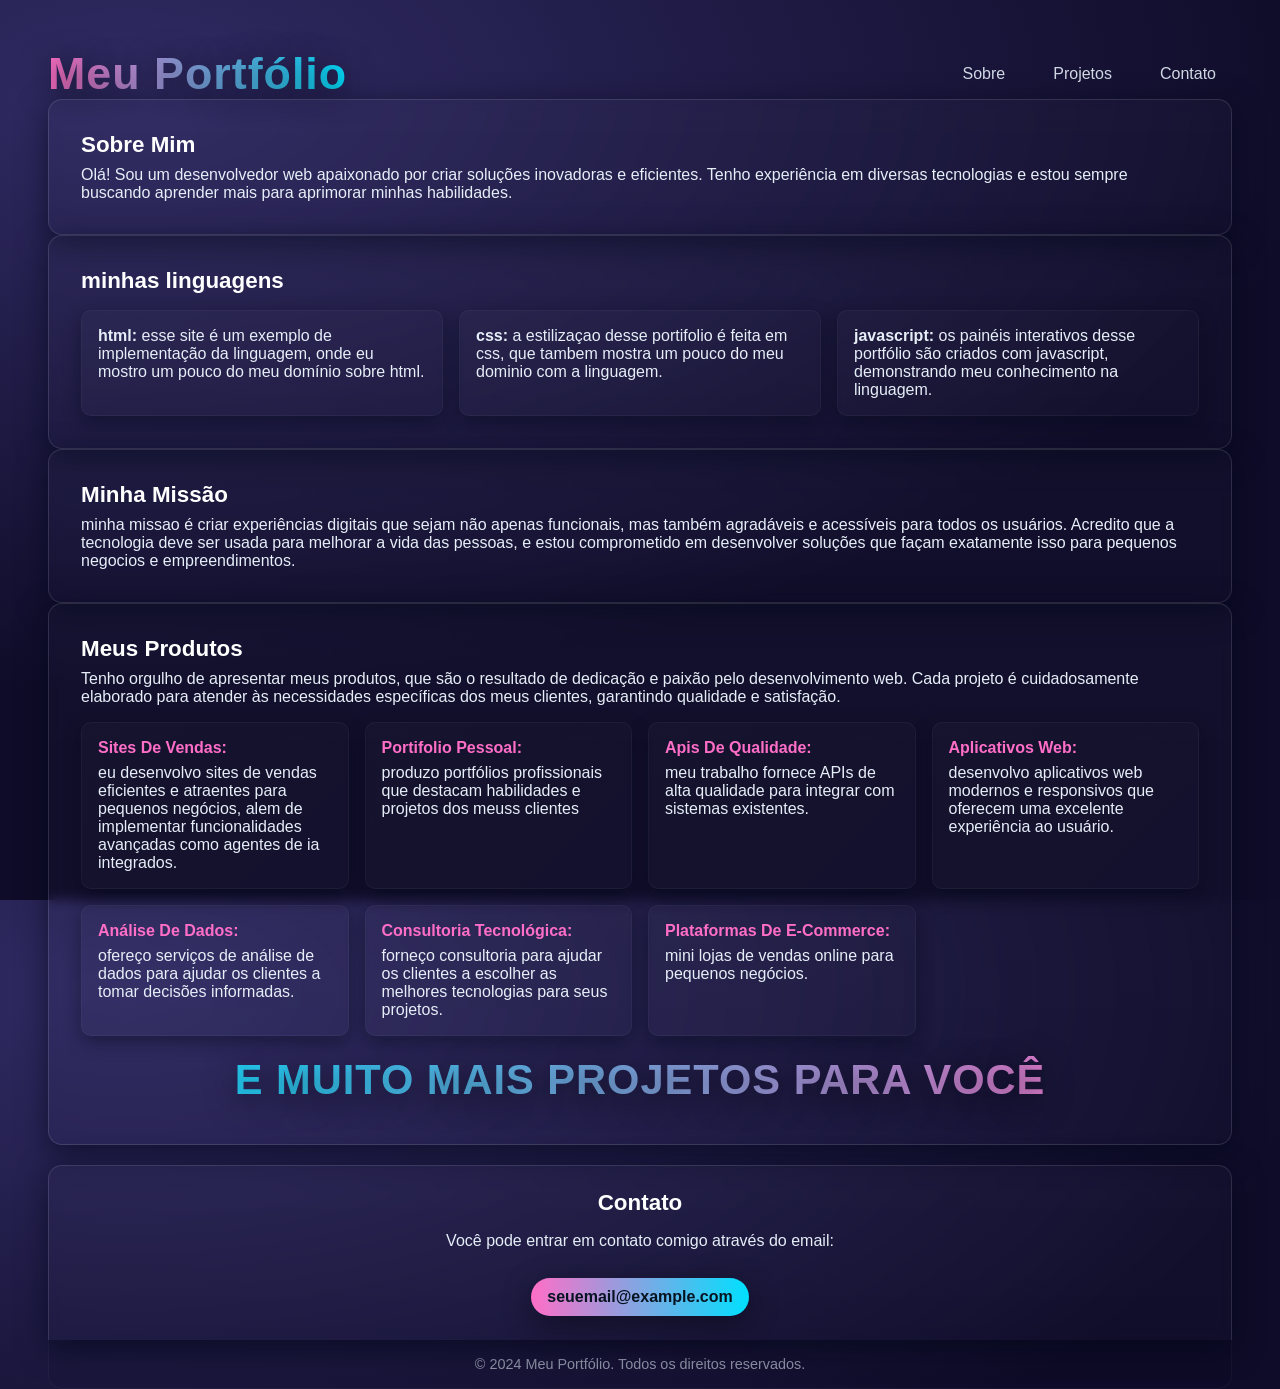
==== index.html @ fedee2b7 "outras ediçoes" ====
<!DOCTYPE html>
<html lang="pt-br">
<head>
    <meta charset="UTF-8">
    <meta name="viewport" content="width=device-width, initial-scale=1.0">
    <title>meu portfólio</title>
    <link rel="stylesheet" href="styles.css">
</head>
<body>
    <!-- cabeçalho -->
    <header>
        <h1>Meu Portfólio</h1>
        <nav>
            <ul>
                <li><a href="#sobre">Sobre</a></li>
                <li><a href="#projetos">Projetos</a></li>
                <li><a href="#contato">Contato</a></li>
            </ul>
        </nav>
    </header>
    <!-- seção sobre -->
    <section id="sobre">
        <h2>Sobre Mim</h2>
        <p>Olá! Sou um desenvolvedor web apaixonado por criar soluções inovadoras e eficientes. Tenho experiência em diversas tecnologias e estou sempre buscando aprender mais para aprimorar minhas habilidades.</p>
    </section>
    <!-- seção projetos -->
    <section id="projetos">
        <h2>minhas linguagens</h2>
        <ul>
            <li><strong>html:</strong> esse site é um exemplo de implementação da linguagem, onde eu mostro um pouco do meu domínio sobre html.</li>
            <li><strong>css:</strong> a estilizaçao desse portifolio é feita em css, que tambem mostra um pouco do meu dominio com a linguagem.</li>
            <li><strong>javascript:</strong> os painéis interativos desse portfólio são criados com javascript, demonstrando meu conhecimento na linguagem.</li>
        </ul>

    </section>

    <!--minha missao    -->
    <section id="missao">
        <h2>Minha Missão</h2>
        <p>minha missao é criar experiências digitais que sejam não apenas funcionais, mas também agradáveis e acessíveis para todos os usuários. Acredito que a tecnologia deve ser usada para melhorar a vida das pessoas, e estou comprometido em desenvolver soluções que façam exatamente isso para pequenos negocios e empreendimentos.</p>
    </section>
    <!-- meus produtos -->
    <section id="produtos">
        <h2>Meus Produtos</h2>
        <p>Tenho orgulho de apresentar meus produtos, que são o resultado de dedicação e paixão pelo desenvolvimento web. Cada projeto é cuidadosamente elaborado para atender às necessidades específicas dos meus clientes, garantindo qualidade e satisfação.</p>
    
            <ul>
            <li><strong>sites de vendas:</strong> eu desenvolvo sites de vendas eficientes e atraentes para pequenos negócios, alem de implementar funcionalidades avançadas como agentes de ia integrados.</li>
            <li><strong>portifolio pessoal:</strong> produzo portfólios profissionais que destacam habilidades e projetos dos meuss clientes</li>
            <li><strong>apis de qualidade:</strong> meu trabalho fornece APIs de alta qualidade para integrar com sistemas existentes.</li>
            <li><strong>aplicativos web:</strong> desenvolvo aplicativos web modernos e responsivos que oferecem uma excelente experiência ao usuário.</li>
            <li><strong>análise de dados:</strong> ofereço serviços de análise de dados para ajudar os clientes a tomar decisões informadas.</li>
            <li><strong>consultoria tecnológica:</strong> forneço consultoria para ajudar os clientes a escolher as melhores tecnologias para seus projetos.</li>
            <li><strong>plataformas de e-commerce:</strong> mini lojas de vendas online para pequenos negócios. </li>

        </ul>
        <h2 class="produtos-cta">e muito mais projetos para você</h2>
        </section>
    <!-- seção contato -->  
    <section id="contato">
        <h2>Contato</h2>
        <p>Você pode entrar em contato comigo através do email:</p>
        <div class="contact-cta">
            <a href="mailto:seuemail@example.com">seuemail@example.com</a>
        </div>
    </section>
    <!-- rodapé -->
    <footer>
        <p>&copy; 2024 Meu Portfólio. Todos os direitos reservados.</p>
    </footer>
</body>
</html>
---- styles.css ----
/* Estilo chamativo para portfólio — gradientes neón, glassmorphism e animações sutis */
:root{
  --bg1:#0f0c29;
  --bg2:#302b63;
  --accent:#ff6ec7;
  --accent2:#00e0ff;
  --glass:rgba(255,255,255,0.06);
  --glass-border:rgba(255,255,255,0.12);
}
*{box-sizing:border-box;margin:0;padding:0}
html,body{height:100%}
body{
  background:radial-gradient(1200px 600px at 10% 10%,var(--bg2),var(--bg1));
  color:#e6eef8;
  font-family:Inter,Segoe UI,Roboto,Arial,sans-serif;
  -webkit-font-smoothing:antialiased;
  padding:2rem;
}

header{display:flex;align-items:center;justify-content:space-between;gap:1rem;flex-wrap:wrap}
h1{
  font-size:2.2rem;
  background:linear-gradient(90deg,var(--accent),var(--accent2));
  -webkit-background-clip:text;
  background-clip:text;
  color:transparent;
  animation:hue 6s linear infinite;
  letter-spacing:1px;
  text-shadow:0 4px 30px rgba(0,0,0,0.6);
}

nav ul{display:flex;gap:1rem;list-style:none}
nav a{color:rgba(230,238,248,0.9);text-decoration:none;padding:.5rem 1rem;border-radius:8px;transition:all .25s}
nav a:hover{background:linear-gradient(90deg,rgba(255,255,255,0.06),rgba(255,255,255,0.02));transform:translateY(-3px);box-shadow:0 6px 20px rgba(0,0,0,0.4)}

#contato{margin-top:1.25rem;background:linear-gradient(180deg, rgba(255,255,255,0.02), rgba(255,255,255,0.01));backdrop-filter:blur(6px);padding:1.5rem;border-radius:14px 14px 0 0;border:1px solid var(--glass-border);border-bottom:none;box-shadow:0 8px 30px rgba(2,6,23,0.6);text-align:center;display:flex;flex-direction:column;align-items:center;gap:.5rem}

section{background:linear-gradient(180deg, rgba(255,255,255,0.02), rgba(255,255,255,0.01));backdrop-filter:blur(6px);padding:1.25rem;border-radius:14px;border:1px solid var(--glass-border);box-shadow:0 8px 30px rgba(2,6,23,0.6)}
section h2{font-size:1.4rem;margin-bottom:.5rem;color:#fff}

#projetos ul, #produtos ul{display:grid;grid-template-columns:repeat(auto-fit,minmax(220px,1fr));gap:1rem;list-style:none;padding:0;margin-top:1rem}
#projetos li, #produtos li{background:linear-gradient(135deg, rgba(255,255,255,0.02), rgba(255,255,255,0.01));padding:1rem;border-radius:10px;border:1px solid rgba(255,255,255,0.04);box-shadow:0 6px 18px rgba(2,6,23,0.45);transition:transform .18s}
#projetos li:hover, #produtos li:hover{transform:translateY(-6px)}
#produtos li strong{display:block;color:var(--accent);margin-bottom:.45rem;text-transform:capitalize}

a[href^="mailto"]{display:inline-block;margin-top:.5rem;padding:.6rem 1rem;border-radius:999px;background:linear-gradient(90deg,var(--accent),var(--accent2));color:#061321;font-weight:600;text-decoration:none;box-shadow:0 8px 30px rgba(0,0,0,0.4);transition:transform .18s}
a[href^="mailto"]:hover{transform:translateY(-4px)}

.contact-cta{display:flex;justify-content:center;margin-top:.75rem}

footer{margin-top:0;padding:1rem;border-radius:0 0 14px 14px;border:1px solid rgba(255,255,255,0.04);border-top:none;background:linear-gradient(180deg, rgba(0,0,0,0.05), rgba(0,0,0,0.02));text-align:center;color:rgba(230,238,248,0.6);font-size:.9rem}

.container{max-width:1100px;margin:0 auto}

@media (min-width:768px){body{padding:3rem} h1{font-size:2.8rem} section{padding:2rem}}

@keyframes hue{0%{filter:hue-rotate(0deg)}50%{filter:hue-rotate(45deg)}100%{filter:hue-rotate(0deg)}}

.produtos-cta{
  font-size:1.8rem;
  color:transparent;
  background:linear-gradient(90deg,var(--accent2),var(--accent));
  -webkit-background-clip:text;
  background-clip:text;
  margin-top:1.25rem;
  text-align:center;
  font-weight:800;
  letter-spacing:1px;
  text-transform:uppercase;
  text-shadow:0 6px 30px rgba(0,0,0,0.6);
  animation:glow 2.5s ease-in-out infinite alternate;
}

@media (min-width:768px){
  .produtos-cta{font-size:2.6rem}
}

@keyframes glow{from{text-shadow:0 6px 18px rgba(255,110,199,0.12),0 0 24px rgba(0,224,255,0.06)}to{text-shadow:0 10px 40px rgba(255,110,199,0.22),0 0 48px rgba(0,224,255,0.12)}}
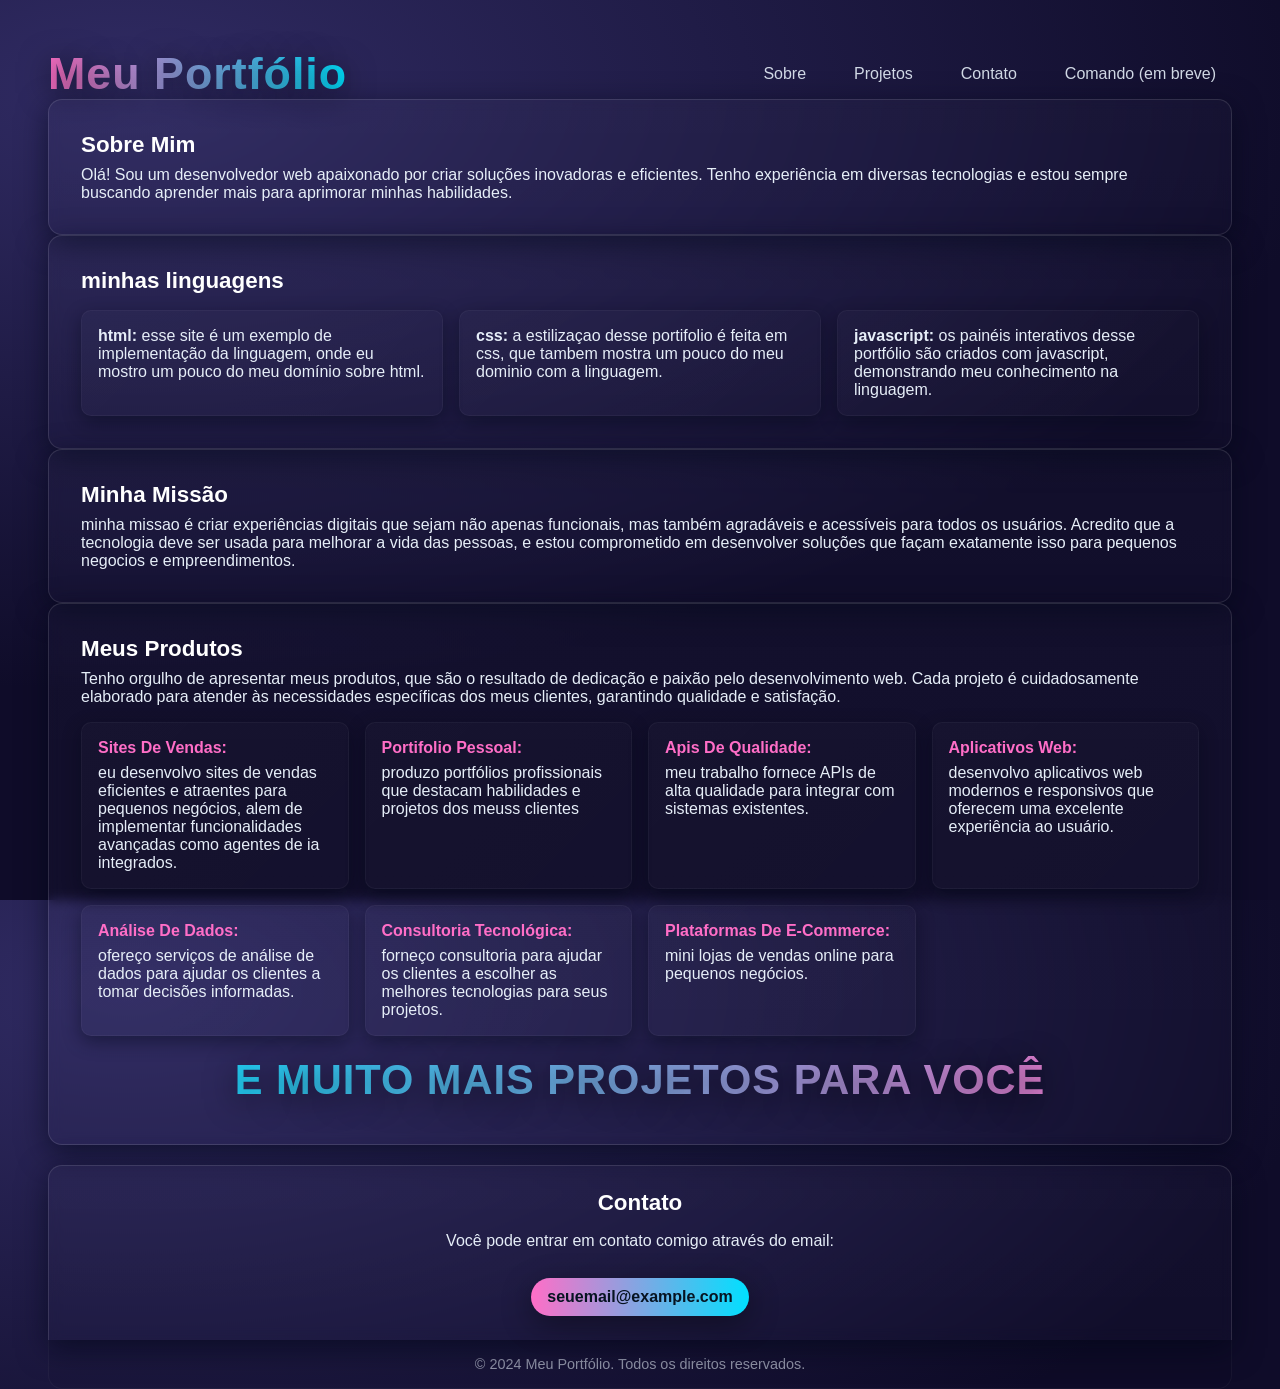
==== commit 98d43181: "js script" ====
--- a/index.html
+++ b/index.html
@@ -12,9 +12,10 @@
         <h1>Meu Portfólio</h1>
         <nav>
             <ul>
-                <li><a href="#sobre">Sobre</a></li>
-                <li><a href="#projetos">Projetos</a></li>
+                <li><a href="#" data-external="" id="btn-sobre">Sobre</a></li>
+                <li><a href="#" data-external="" id="btn-projetos">Projetos</a></li>
                 <li><a href="#contato">Contato</a></li>
+                <li><a href="#" data-external="" id="external-btn">Comando (em breve)</a></li>
             </ul>
         </nav>
     </header>
@@ -68,5 +69,6 @@
     <footer>
         <p>&copy; 2024 Meu Portfólio. Todos os direitos reservados.</p>
     </footer>
+<script src="script.js"></script>
 </body>
-</html> +</html>
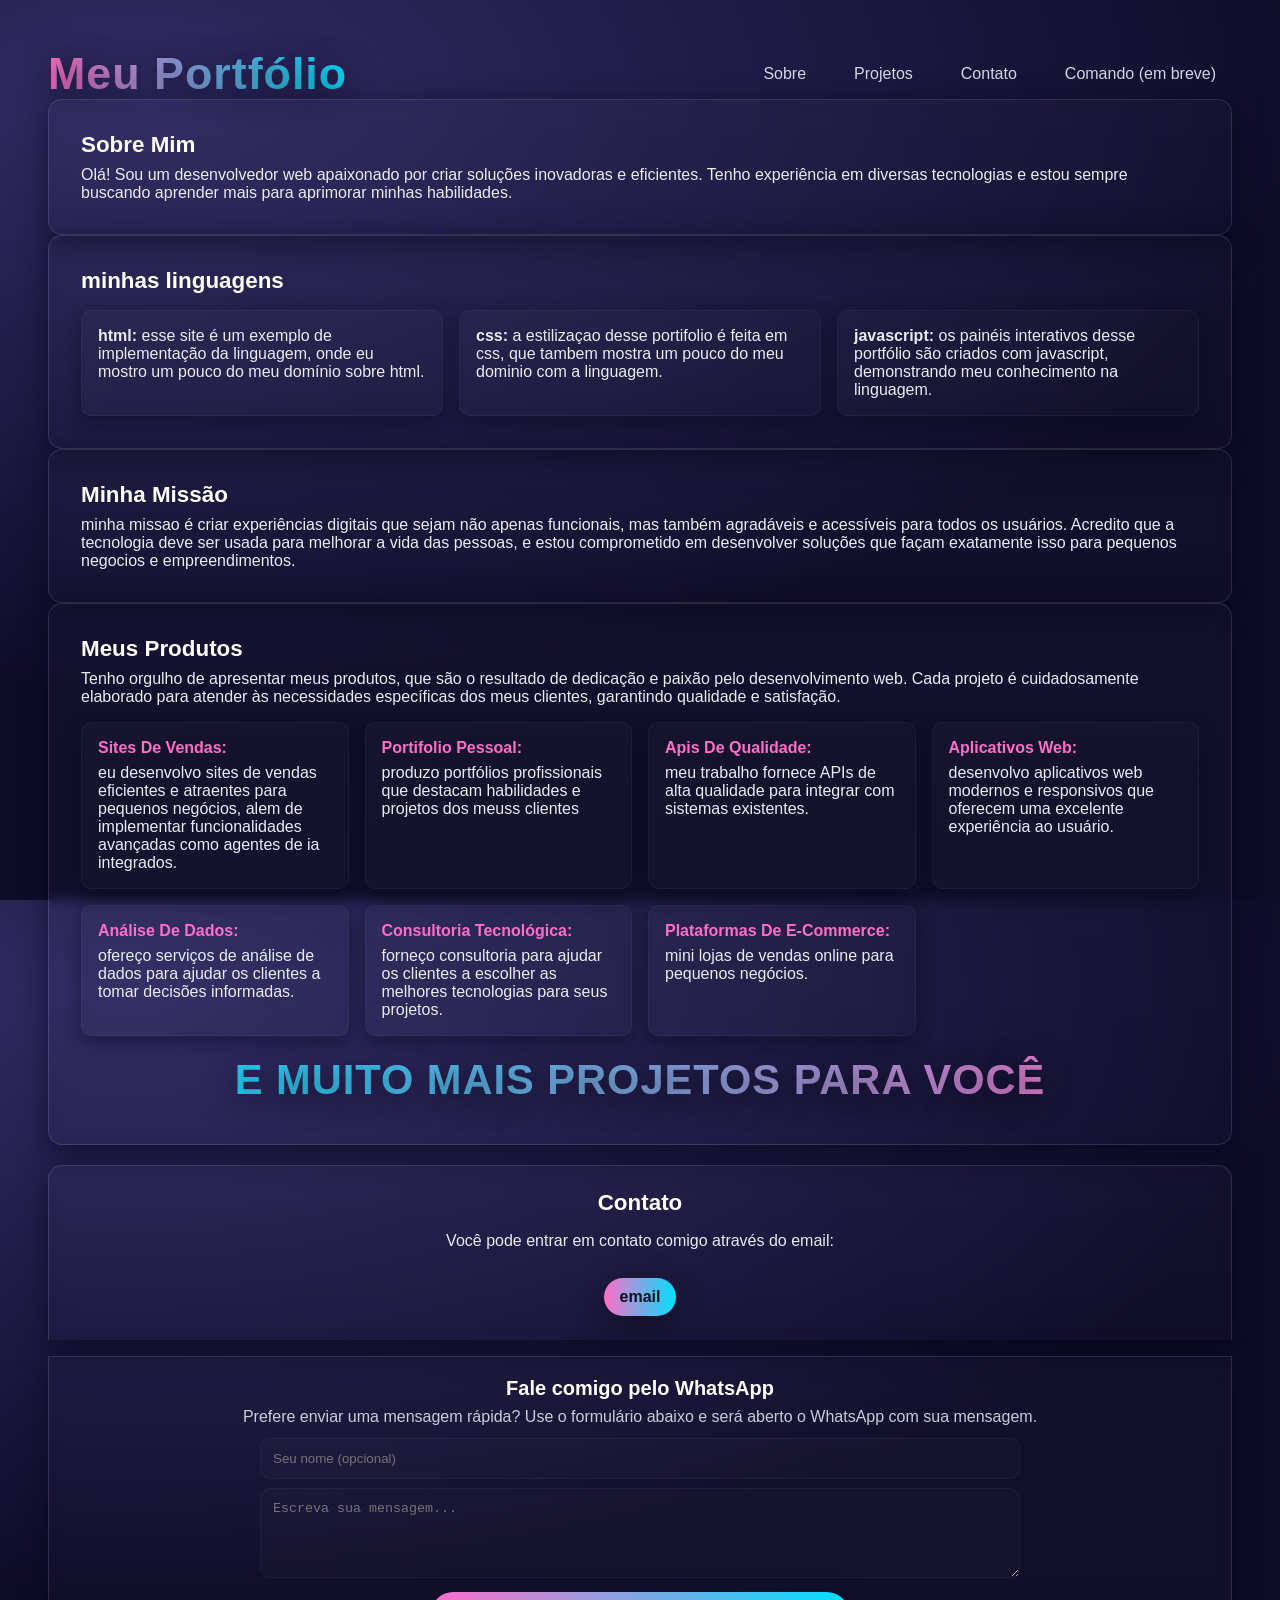
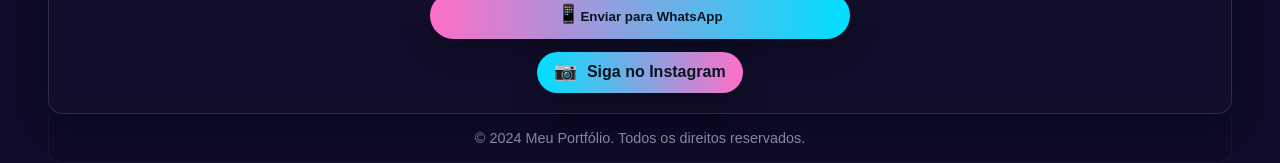
==== commit 52908141: "melhorias" ====
--- a/index.html
+++ b/index.html
@@ -62,9 +62,25 @@
         <h2>Contato</h2>
         <p>Você pode entrar em contato comigo através do email:</p>
         <div class="contact-cta">
-            <a href="mailto:seuemail@example.com">seuemail@example.com</a>
+            <a href="mailto:edwardborges147@gmail.com">email</a>
         </div>
     </section>
+
+    <section id="whatsapp" class="whatsapp-section">
+        <h2>Fale comigo pelo WhatsApp</h2>
+        <p>Prefere enviar uma mensagem rápida? Use o formulário abaixo e será aberto o WhatsApp com sua mensagem.</p>
+        <form id="whatsapp-form">
+            <input type="text" id="whatsapp-name" name="name" placeholder="Seu nome (opcional)">
+            <textarea id="whatsapp-message" name="message" placeholder="Escreva sua mensagem..." required></textarea>
+            <div class="whatsapp-actions">
+                <button type="submit" class="whatsapp-btn"><span class="btn-emoji">📱</span><span>Enviar para WhatsApp</span></button>
+            </div>
+        </form>
+        <div class="instagram-block">
+            <a href="https://www.instagram.com/eduardo_m._borges?igsh=MWgwc2VwaW0xZWk1Ng==" target="_blank" rel="noopener" class="instagram-btn"><span class="btn-emoji">📷</span><span>Siga no Instagram</span></a>
+        </div>
+    </section>
+
     <!-- rodapé -->
     <footer>
         <p>&copy; 2024 Meu Portfólio. Todos os direitos reservados.</p>
--- a/styles.css
+++ b/styles.css
@@ -76,3 +76,20 @@
 }
 
 @keyframes glow{from{text-shadow:0 6px 18px rgba(255,110,199,0.12),0 0 24px rgba(0,224,255,0.06)}to{text-shadow:0 10px 40px rgba(255,110,199,0.22),0 0 48px rgba(0,224,255,0.12)}}
+
+/* WhatsApp contact area */
+.whatsapp-section{margin-top:1rem;background:linear-gradient(180deg, rgba(255,255,255,0.02), rgba(255,255,255,0.01));backdrop-filter:blur(6px);padding:1.25rem;border-radius:0 0 14px 14px;border:1px solid var(--glass-border);box-shadow:0 8px 30px rgba(2,6,23,0.6);text-align:center}
+.whatsapp-section h2{font-size:1.25rem;margin-bottom:.5rem;color:#fff}
+.whatsapp-section p{color:rgba(230,238,248,0.85);margin-bottom:.75rem}
+#whatsapp-form{display:flex;flex-direction:column;gap:.6rem;max-width:760px;margin:0 auto}
+#whatsapp-form input,#whatsapp-form textarea{padding:.75rem;border-radius:10px;border:1px solid rgba(255,255,255,0.04);background:rgba(255,255,255,0.02);color:inherit;resize:vertical}
+#whatsapp-form textarea{min-height:90px}
+.whatsapp-actions{display:flex;gap:.6rem;justify-content:center;align-items:center;margin-top:.25rem}
+.whatsapp-btn{background:linear-gradient(90deg,var(--accent),var(--accent2));border:none;padding:.9rem 1.1rem;border-radius:999px;color:#061321;font-weight:700;cursor:pointer;box-shadow:0 10px 30px rgba(0,0,0,0.35);transition:transform .14s;width:100%;max-width:320px}
+.whatsapp-btn:hover{transform:translateY(-4px)}
+.instagram-link{display:none}
+.instagram-block{margin-top:.8rem;text-align:center}
+.instagram-btn{display:inline-flex;align-items:center;gap:.6rem;padding:.7rem 1.1rem;border-radius:999px;background:linear-gradient(90deg,var(--accent2),var(--accent));color:#061321;font-weight:700;text-decoration:none;box-shadow:0 10px 30px rgba(0,0,0,0.35)}
+.btn-emoji{display:inline-block;font-size:1.15rem;line-height:1;transform:translateY(-1px)}
+
+@media (min-width:768px){#whatsapp-form{flex-direction:column}#whatsapp-form input{width:100%}#whatsapp-form textarea{width:100%}.whatsapp-btn{max-width:420px}}
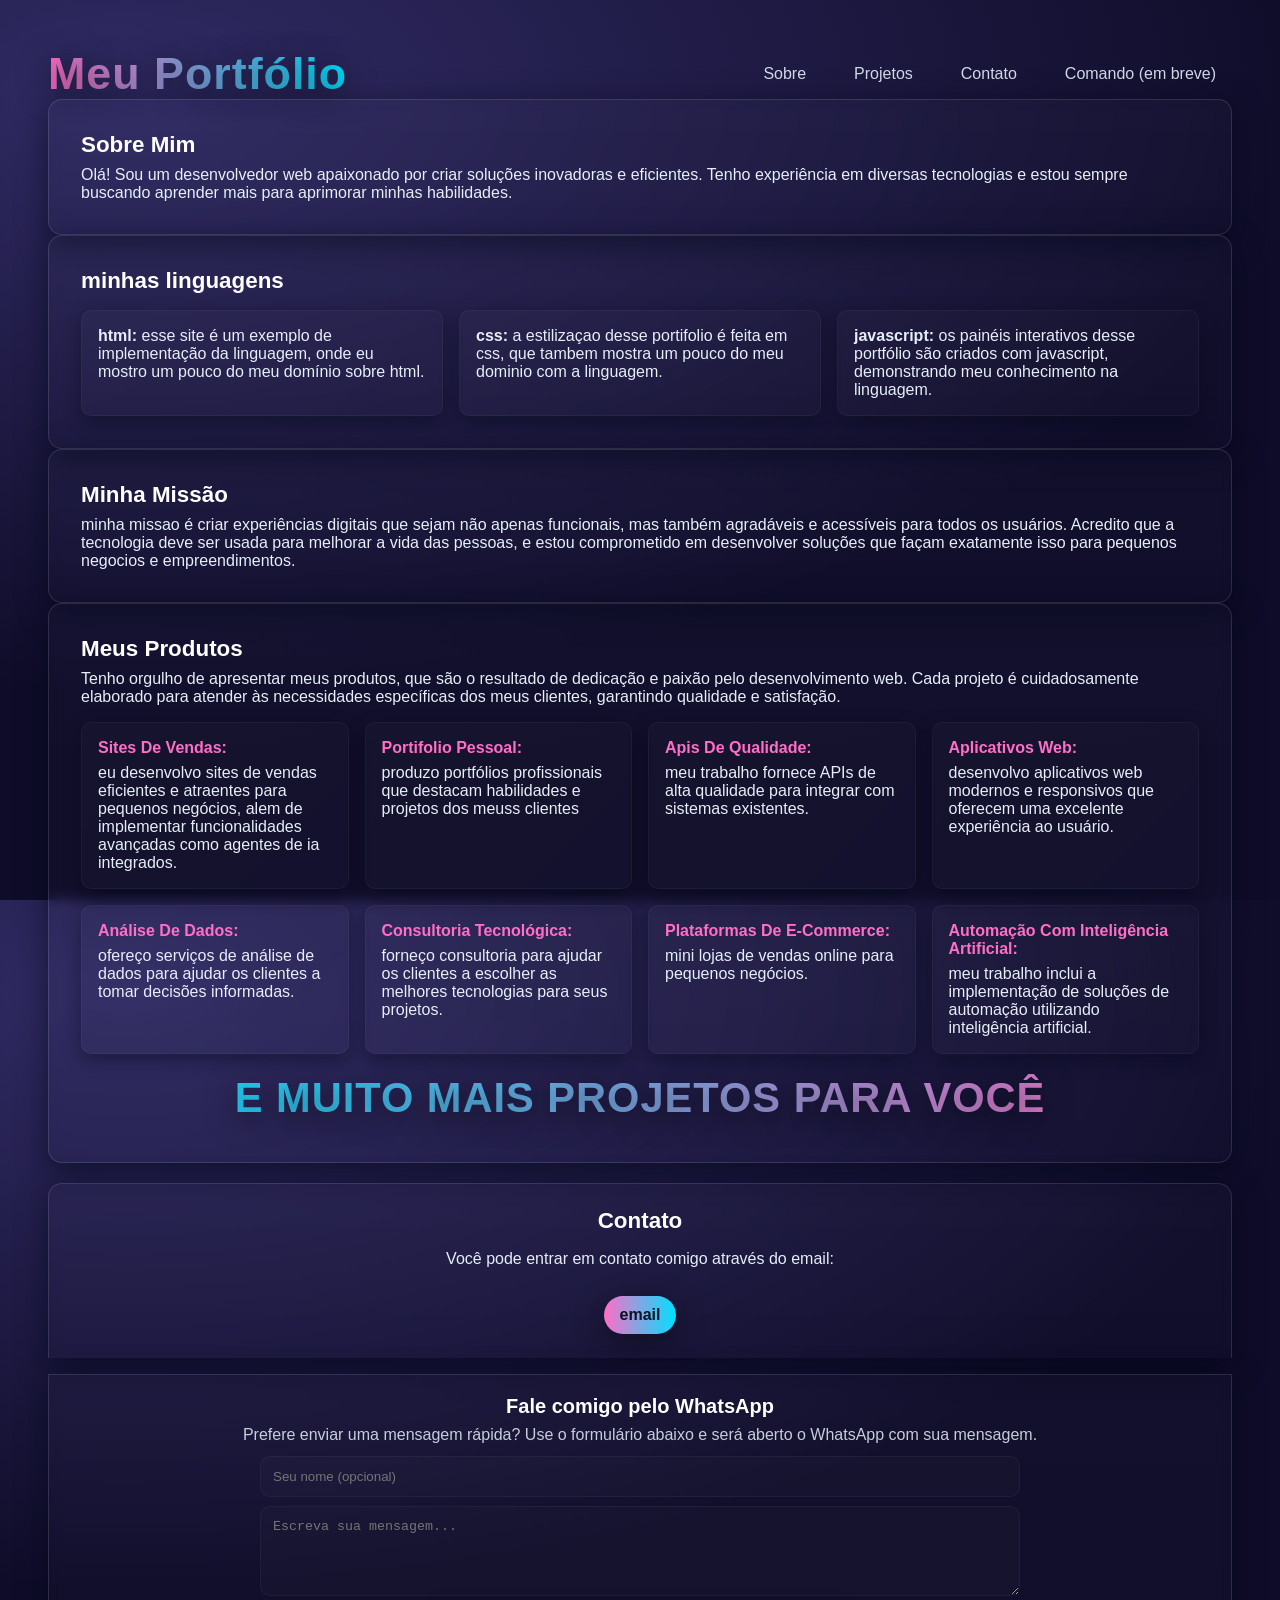
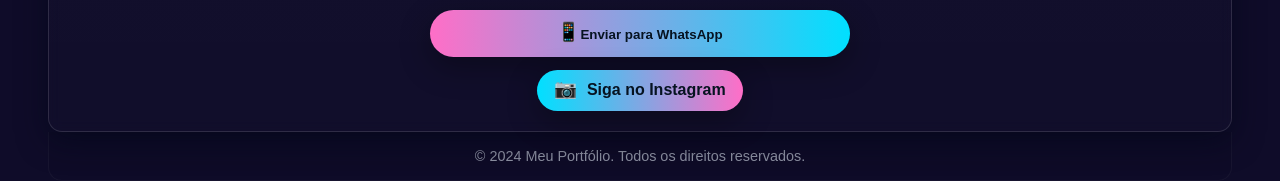
==== commit 914db6b7: "pequenas ediçoes" ====
--- a/index.html
+++ b/index.html
@@ -53,7 +53,7 @@
             <li><strong>análise de dados:</strong> ofereço serviços de análise de dados para ajudar os clientes a tomar decisões informadas.</li>
             <li><strong>consultoria tecnológica:</strong> forneço consultoria para ajudar os clientes a escolher as melhores tecnologias para seus projetos.</li>
             <li><strong>plataformas de e-commerce:</strong> mini lojas de vendas online para pequenos negócios. </li>
-
+            <li><strong>automação com inteligência artificial:</strong> meu trabalho inclui a implementação de soluções de automação utilizando inteligência artificial.</li>
         </ul>
         <h2 class="produtos-cta">e muito mais projetos para você</h2>
         </section>
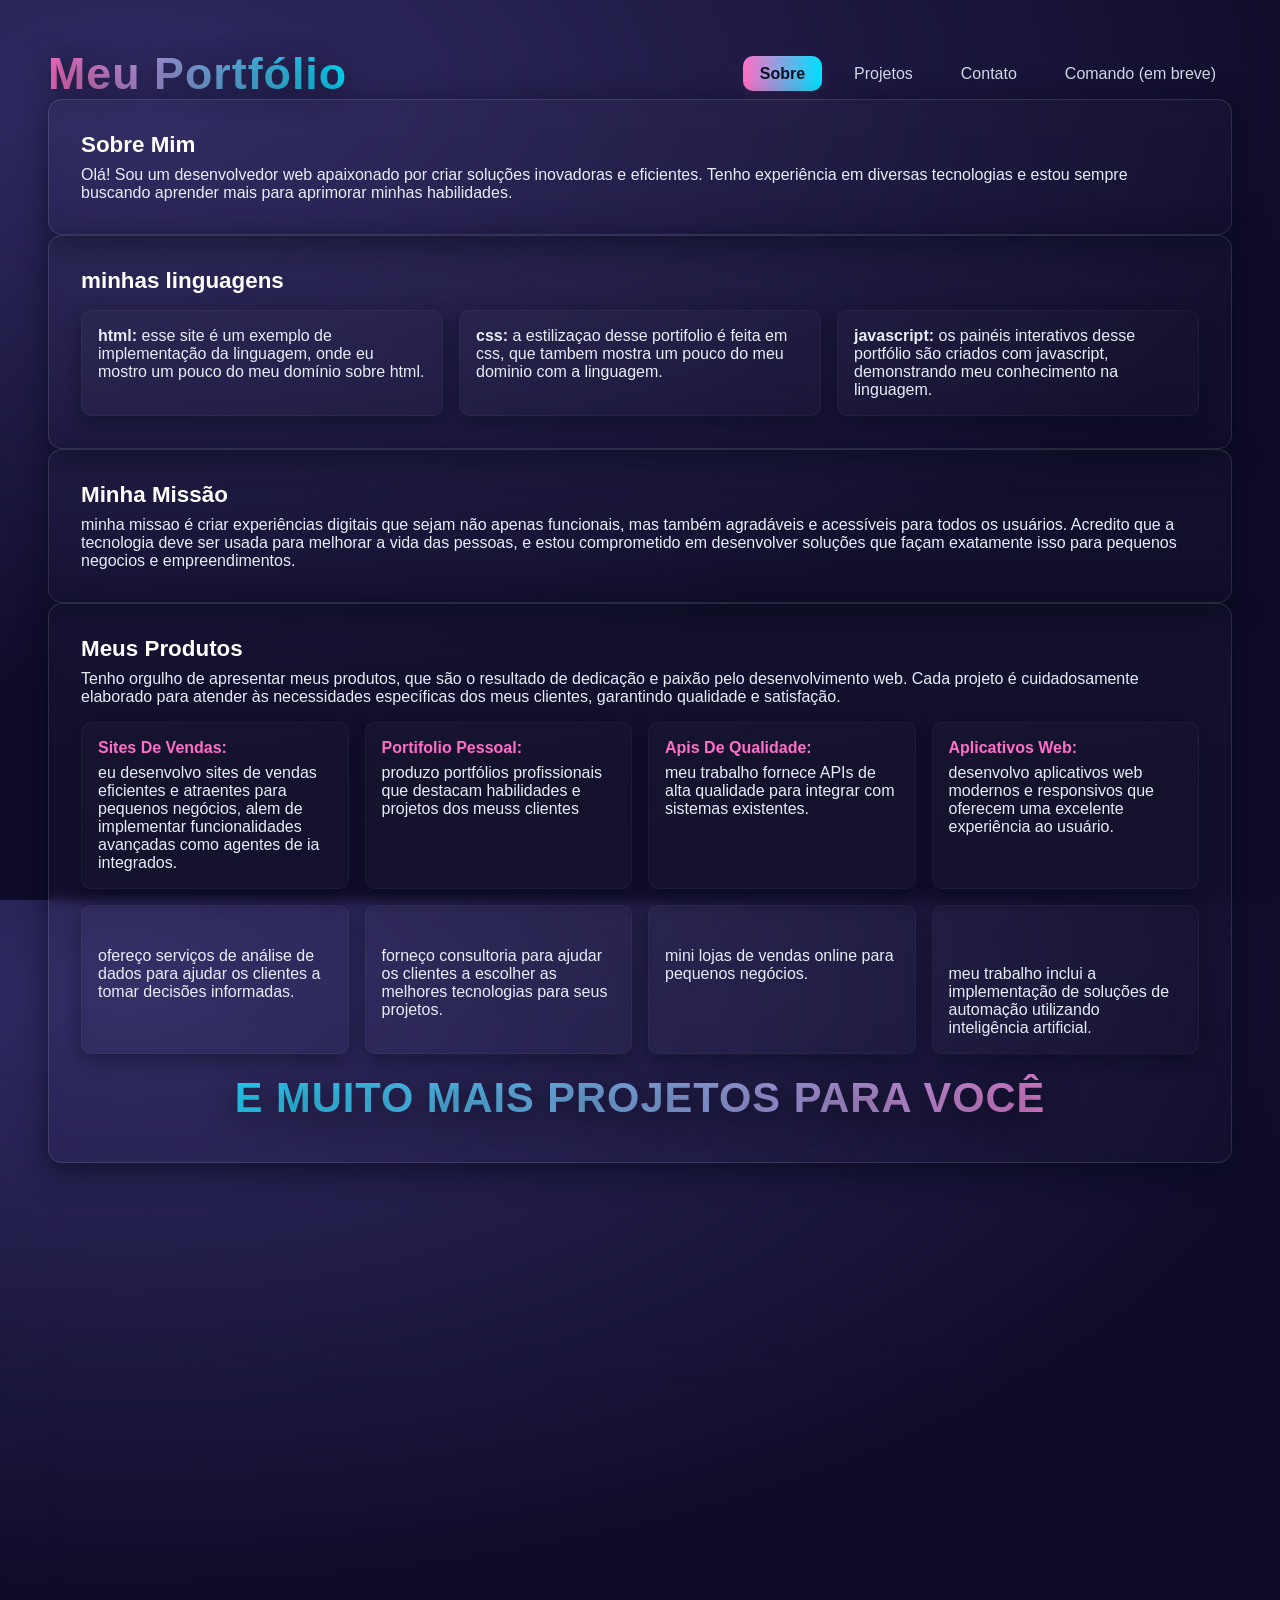
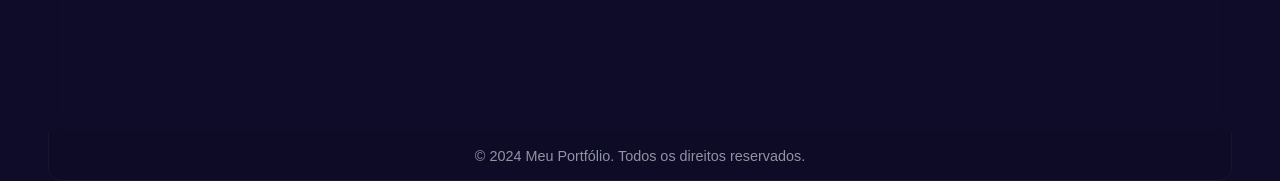
==== commit 19af4a83: "nova guia sobre" ====
--- a/index.html
+++ b/index.html
@@ -12,7 +12,7 @@
         <h1>Meu Portfólio</h1>
         <nav>
             <ul>
-                <li><a href="#" data-external="" id="btn-sobre">Sobre</a></li>
+                <li><a href="outraguia.html" id="btn-sobre">Sobre</a></li>
                 <li><a href="#" data-external="" id="btn-projetos">Projetos</a></li>
                 <li><a href="#contato">Contato</a></li>
                 <li><a href="#" data-external="" id="external-btn">Comando (em breve)</a></li>
--- a/styles.css
+++ b/styles.css
@@ -32,6 +32,14 @@
 nav ul{display:flex;gap:1rem;list-style:none}
 nav a{color:rgba(230,238,248,0.9);text-decoration:none;padding:.5rem 1rem;border-radius:8px;transition:all .25s}
 nav a:hover{background:linear-gradient(90deg,rgba(255,255,255,0.06),rgba(255,255,255,0.02));transform:translateY(-3px);box-shadow:0 6px 20px rgba(0,0,0,0.4)}
+
+/* destaque para botão Sobre */
+nav a#btn-sobre{background:linear-gradient(90deg,var(--accent),var(--accent2));color:#061321;padding:.5rem 1rem;border-radius:10px;font-weight:700;box-shadow:0 8px 28px rgba(255,110,199,0.08);border:1px solid rgba(255,255,255,0.06)}
+nav a#btn-sobre:hover{transform:translateY(-4px);filter:brightness(1.05)}
+
+/* botão voltar da página sobre */
+.back-btn{background:linear-gradient(90deg,rgba(255,255,255,0.06),rgba(255,255,255,0.02));padding:.45rem .9rem;border-radius:8px;color:var(--accent2);text-decoration:none;border:1px solid rgba(255,255,255,0.04);font-weight:700}
+.back-btn:hover{transform:translateY(-3px);filter:brightness(1.06)}
 
 #contato{margin-top:1.25rem;background:linear-gradient(180deg, rgba(255,255,255,0.02), rgba(255,255,255,0.01));backdrop-filter:blur(6px);padding:1.5rem;border-radius:14px 14px 0 0;border:1px solid var(--glass-border);border-bottom:none;box-shadow:0 8px 30px rgba(2,6,23,0.6);text-align:center;display:flex;flex-direction:column;align-items:center;gap:.5rem}
 
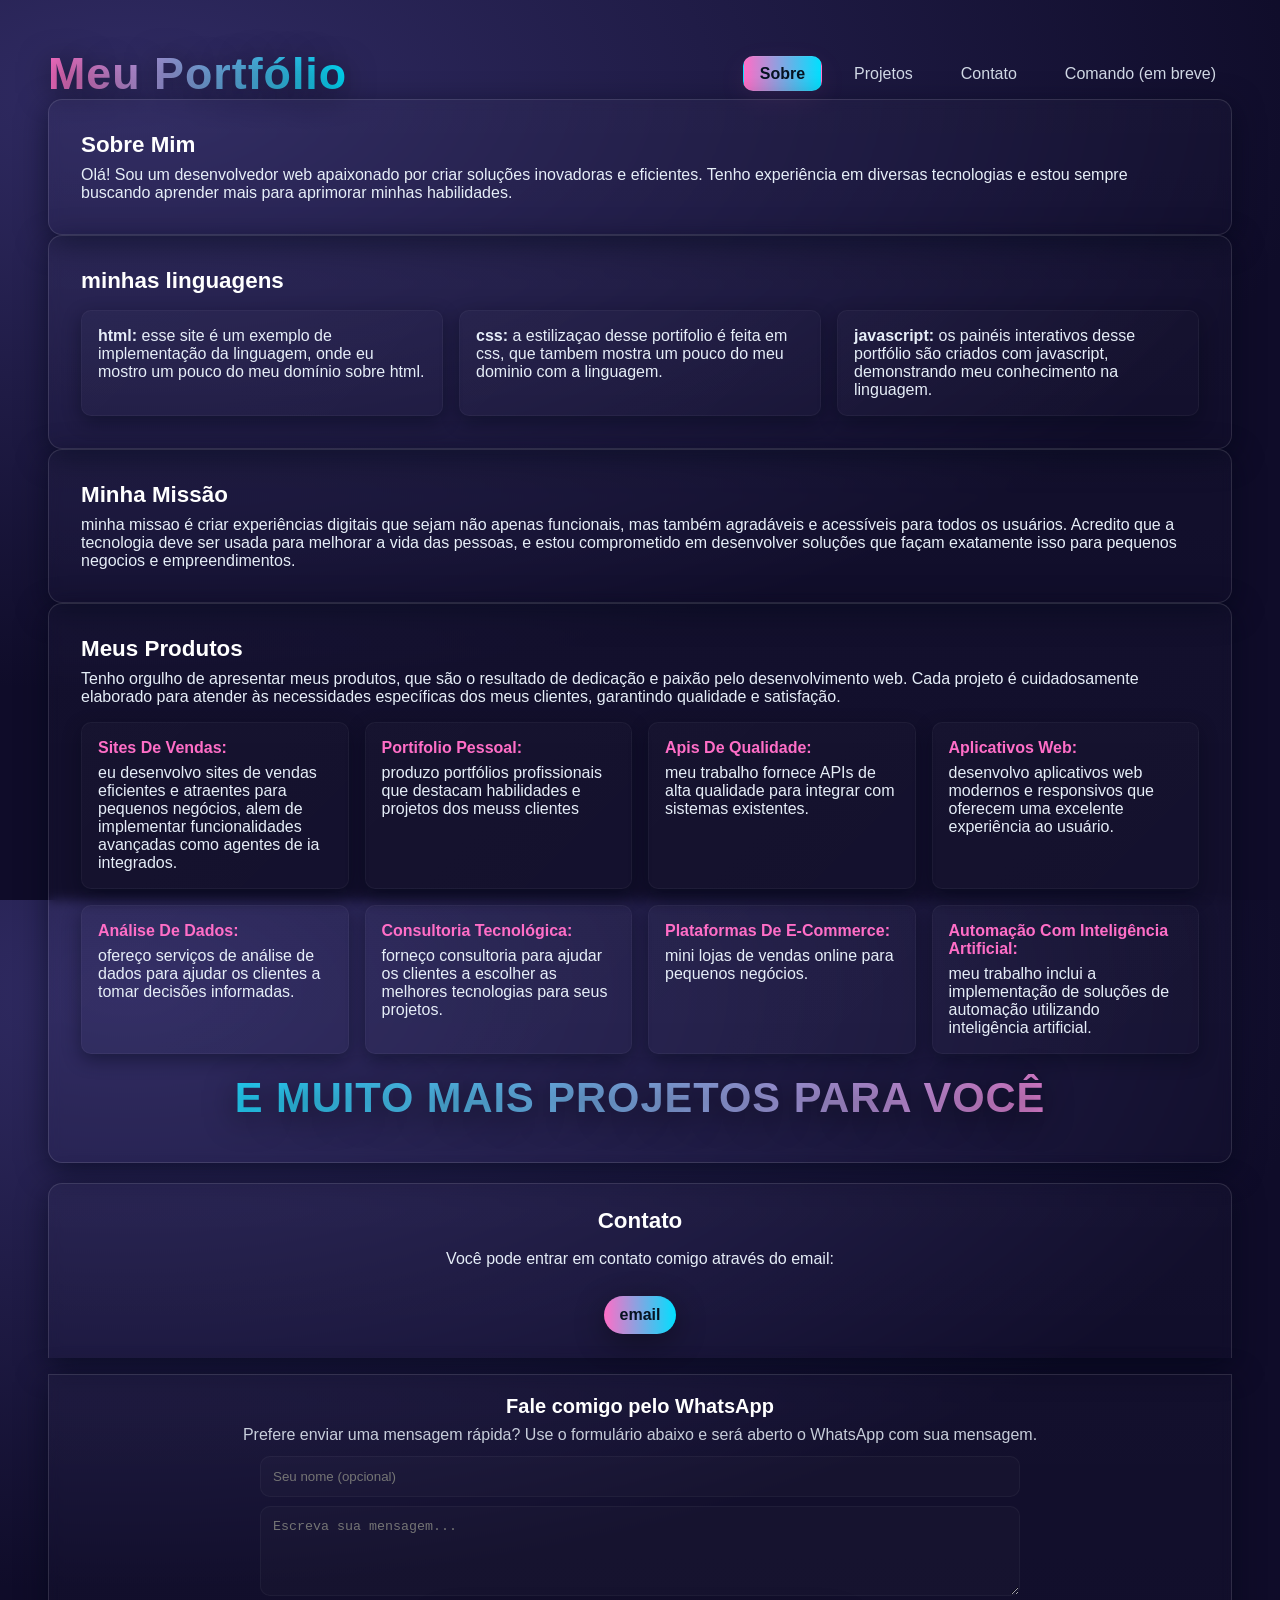
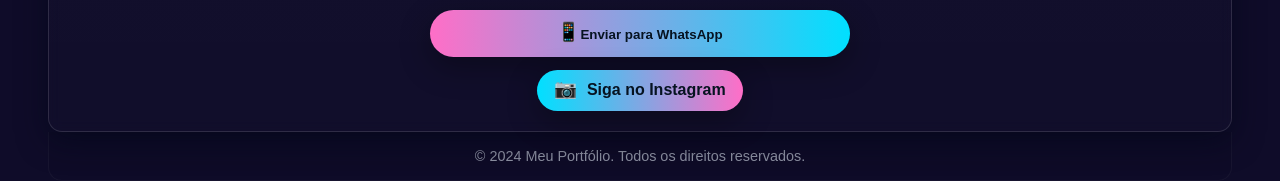
==== commit a8e6383f: "estylizaçao da guia" ====
--- a/index.html
+++ b/index.html
@@ -13,7 +13,7 @@
         <nav>
             <ul>
                 <li><a href="outraguia.html" id="btn-sobre">Sobre</a></li>
-                <li><a href="#" data-external="" id="btn-projetos">Projetos</a></li>
+                <li><a href="guia-projetos.html" id="btn-projetos">Projetos</a></li>
                 <li><a href="#contato">Contato</a></li>
                 <li><a href="#" data-external="" id="external-btn">Comando (em breve)</a></li>
             </ul>
--- a/styles.css
+++ b/styles.css
@@ -85,6 +85,21 @@
 
 @keyframes glow{from{text-shadow:0 6px 18px rgba(255,110,199,0.12),0 0 24px rgba(0,224,255,0.06)}to{text-shadow:0 10px 40px rgba(255,110,199,0.22),0 0 48px rgba(0,224,255,0.12)}}
 
+/* Project grid and cards */
+.project-grid{display:grid;grid-template-columns:repeat(auto-fit,minmax(260px,1fr));gap:1rem;margin-top:1rem}
+.project-card{position:relative;border-radius:12px;overflow:hidden;min-height:200px;border:1px solid rgba(255,255,255,0.04);box-shadow:0 12px 40px rgba(2,6,23,0.6);cursor:pointer;transition:transform .18s,box-shadow .18s}
+.project-card:hover{transform:translateY(-8px)}
+.card-image{position:absolute;inset:0;background-size:cover;background-position:center;filter:brightness(.68) saturate(1.02);transform:scale(1.02);transition:transform .5s ease}
+.project-card:hover .card-image{transform:scale(1.06)}
+.card-overlay{position:relative;z-index:2;padding:1rem;color:#fff;display:flex;flex-direction:column;justify-content:flex-end;height:100%}
+.card-overlay h3{font-size:1.1rem;margin-bottom:.35rem;background:linear-gradient(90deg,var(--accent2),var(--accent));-webkit-background-clip:text;background-clip:text;color:transparent}
+.card-overlay p{color:rgba(230,238,248,0.9);font-size:.95rem}
+
+/* small label in front for when images are not present */
+.project-card:after{content:'';position:absolute;inset:0;background:linear-gradient(180deg,rgba(0,0,0,0.06),rgba(0,0,0,0.12));pointer-events:none}
+
+@media (max-width:520px){.card-overlay h3{font-size:1rem}.project-card{min-height:180px}}
+
 /* WhatsApp contact area */
 .whatsapp-section{margin-top:1rem;background:linear-gradient(180deg, rgba(255,255,255,0.02), rgba(255,255,255,0.01));backdrop-filter:blur(6px);padding:1.25rem;border-radius:0 0 14px 14px;border:1px solid var(--glass-border);box-shadow:0 8px 30px rgba(2,6,23,0.6);text-align:center}
 .whatsapp-section h2{font-size:1.25rem;margin-bottom:.5rem;color:#fff}
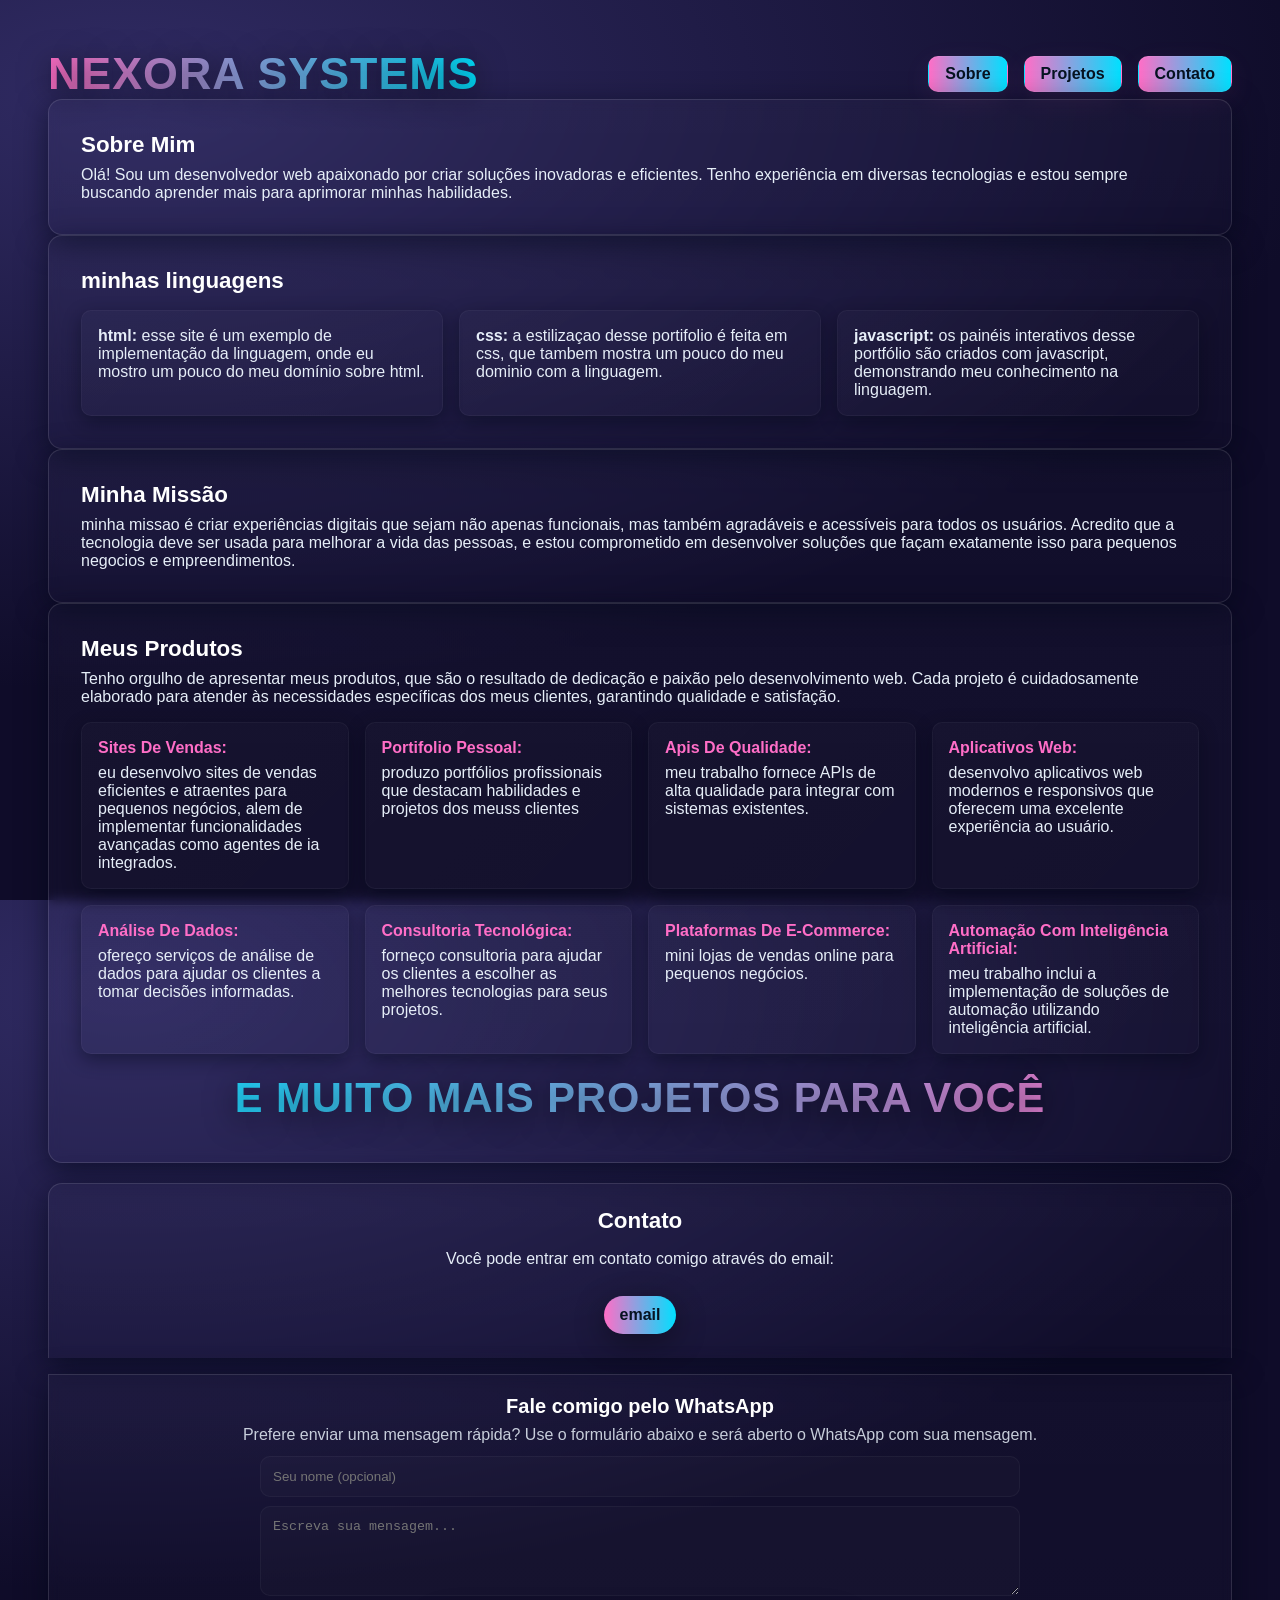
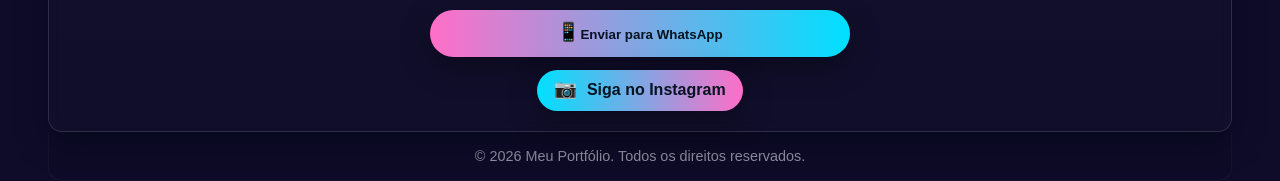
==== commit 709d891a: "TOQUES FINAIS DO SITE" ====
--- a/index.html
+++ b/index.html
@@ -9,13 +9,12 @@
 <body>
     <!-- cabeçalho -->
     <header>
-        <h1>Meu Portfólio</h1>
+        <h1>NEXORA SYSTEMS</h1>
         <nav>
             <ul>
-                <li><a href="outraguia.html" id="btn-sobre">Sobre</a></li>
-                <li><a href="guia-projetos.html" id="btn-projetos">Projetos</a></li>
-                <li><a href="#contato">Contato</a></li>
-                <li><a href="#" data-external="" id="external-btn">Comando (em breve)</a></li>
+                <li><a href="outraguia.html" id="btn-sobre" class="nav-btn">Sobre</a></li>
+                <li><a href="guia-projetos.html" id="btn-projetos" class="nav-btn">Projetos</a></li>
+                <li><a href="#contato" class="nav-btn">Contato</a></li>
             </ul>
         </nav>
     </header>
@@ -83,7 +82,7 @@
 
     <!-- rodapé -->
     <footer>
-        <p>&copy; 2024 Meu Portfólio. Todos os direitos reservados.</p>
+        <p>&copy; 2026 Meu Portfólio. Todos os direitos reservados.</p>
     </footer>
 <script src="script.js"></script>
 </body>
--- a/styles.css
+++ b/styles.css
@@ -33,9 +33,13 @@
 nav a{color:rgba(230,238,248,0.9);text-decoration:none;padding:.5rem 1rem;border-radius:8px;transition:all .25s}
 nav a:hover{background:linear-gradient(90deg,rgba(255,255,255,0.06),rgba(255,255,255,0.02));transform:translateY(-3px);box-shadow:0 6px 20px rgba(0,0,0,0.4)}
 
-/* destaque para botão Sobre */
-nav a#btn-sobre{background:linear-gradient(90deg,var(--accent),var(--accent2));color:#061321;padding:.5rem 1rem;border-radius:10px;font-weight:700;box-shadow:0 8px 28px rgba(255,110,199,0.08);border:1px solid rgba(255,255,255,0.06)}
-nav a#btn-sobre:hover{transform:translateY(-4px);filter:brightness(1.05)}
+/* nav button pill (shared style) */
+nav a.nav-btn{background:linear-gradient(90deg,var(--accent),var(--accent2));color:#061321;padding:.5rem 1rem;border-radius:10px;font-weight:700;box-shadow:0 8px 28px rgba(255,110,199,0.08);border:1px solid rgba(255,255,255,0.06);display:inline-block}
+nav a.nav-btn:hover{transform:translateY(-4px);filter:brightness(1.05)}
+
+/* destaque para botão Sobre (kept for specificity if needed) */
+nav a#btn-sobre{border-radius:10px}
+nav a#btn-sobre:hover{transform:translateY(-4px)}
 
 /* botão voltar da página sobre */
 .back-btn{background:linear-gradient(90deg,rgba(255,255,255,0.06),rgba(255,255,255,0.02));padding:.45rem .9rem;border-radius:8px;color:var(--accent2);text-decoration:none;border:1px solid rgba(255,255,255,0.04);font-weight:700}
